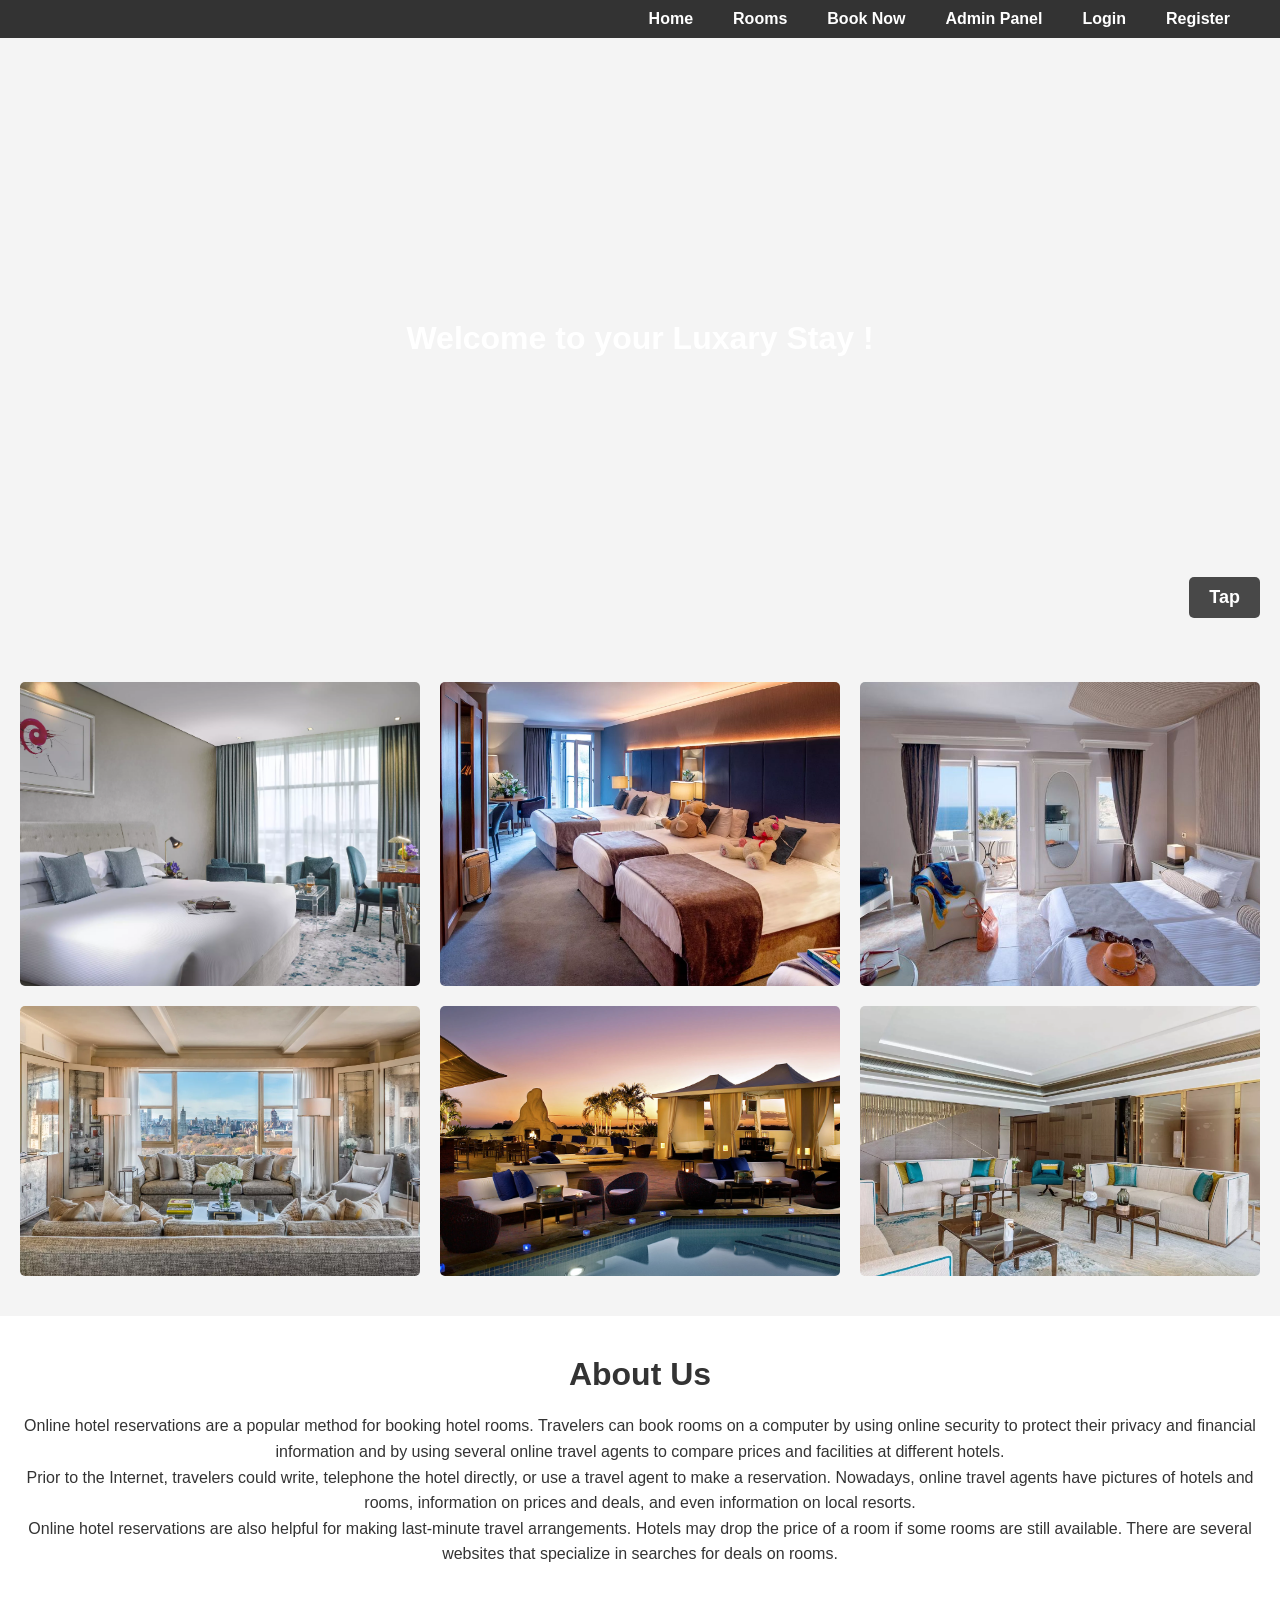
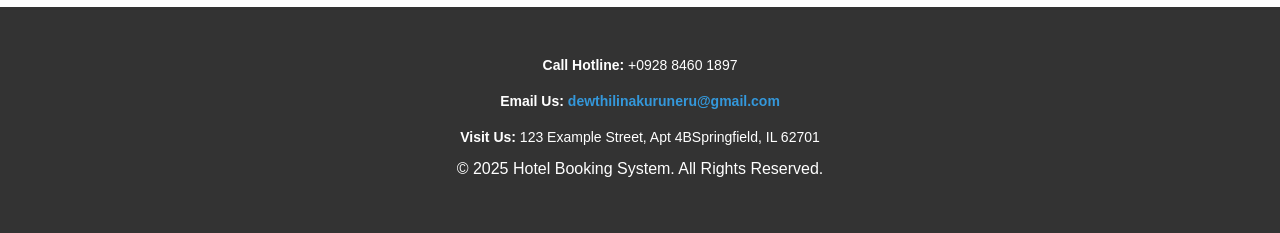
==== index.html @ 2a2a6519 "baseline: preserve original hotel booking prototype" ====
<!DOCTYPE html>
<html lang="en">

<head>
    <meta charset="UTF-8">
    <meta name="viewport" content="width=device-width, initial-scale=1.0">
    <title>Hotel Booking</title>
    <link rel="stylesheet" href="index.css"> <!-- Link to your CSS file -->
</head>

<body>
    <!-- Navigation Bar -->
    <nav class="navbar">
        <div class="navbar-container">
            <ul class="nav-links">
                <li>
                    <a href="#">Home</a>
                </li>
                <li>
                    <a href="#rooms">Rooms</a>
                </li>
                <li>
                    <a href="booknow.html">Book Now</a>
                </li>
                <li>
                    <a href="admin-dashboard.html">Admin Panel</a>
                </li>
                <li><a href="login.html">Login</a></li>
<li><a href="register.html">Register</a></li>
            </ul>
        </div>
    </nav>

<!-- Play Video Banner Section -->
<div class="video-banner">
    <video id="video-banner" src="video/video.mp4" autoplay muted loop class="banner-video"></video>
    <div class="video-overlay">
        <h1>Welcome to your Luxary Stay ! </h1>
        <!-- Tap Button at Bottom Right -->
        <div class="tap-button" onclick="scrollToRooms()">Tap</div>
    
</div>


    <!-- Rooms Section -->
    <section id="rooms" class="rooms">
    
  
        <div class="room">
            <img src="images/DeluxeSuite/5.webp" alt="Deluxe Suite" class="room-image">
            <div class="room-info">
                <h3>Deluxe Suite</h3>
                <a href="DeluxeSuite.html" class="go-link">Go</a>
            </div>
        </div>
    
        <div class="room">
            <img src="images/ExecutiveSuite/5.webp" alt="Executive Suite" class="room-image">
            <div class="room-info">
                <h3>Executive Suite</h3>
                <a href="ExecutiveSuite.html" class="go-link">Go</a>
            </div>
        </div>
    
        <div class="room">
            <img src="images/ExecutiveTwinRoom/6.jpg" alt="Executive Twin Room" class="room-image">
            <div class="room-info">
                <h3>Executive Twin Room</h3>
                <a href="ExecutiveTwinRoom.html" class="go-link">Go</a>
            </div>
        </div>
    
        <div class="room">
            <img src="images/PresidentialSuiteRoom/5.webp" alt="Presidential Suite" class="room-image">
            <div class="room-info">
                <h3>Presidential Suite</h3>
                <a href="PresidentialSuite.html" class="go-link">Go</a>
            </div>
        </div>
    
        <div class="room">
            <img src="images/StandardTwinRoom/2.jpg" alt="Standard Twin Room" class="room-image">
            <div class="room-info">
                <h3>Standard Twin Room</h3>
                <a href="StandardTwinRoom.html" class="go-link">Go</a>
            </div>
        </div>
    
        <div class="room">
            <img src="images/SuperiorSuite/8.webp" alt="Superior Suite" class="room-image">
            <div class="room-info">
                <h3>Superior Suite</h3>
                <a href="SuperiorSuite.html" class="go-link">Go</a>
            </div>
        </div>
    
    </section>

    <!-- About Us Section -->
    <section id="about-us" class="about-us">
        <h2>About Us</h2>
        <p>Online hotel reservations are a popular method for booking hotel rooms. Travelers can book rooms on a computer by using online security to protect their privacy and financial information and by using several online travel agents to compare prices and facilities at different hotels.</p>
        <p>Prior to the Internet, travelers could write, telephone the hotel directly, or use a travel agent to make a reservation. Nowadays, online travel agents have pictures of hotels and rooms, information on prices and deals, and even information on local resorts.</p>
        <p>Online hotel reservations are also helpful for making last-minute travel arrangements. Hotels may drop the price of a room if some rooms are still available. There are several websites that specialize in searches for deals on rooms.</p>
    </section>



    <footer>
        <div class="footer-content">
            
            <div class="contact-footer">
                <p><strong>Call Hotline:</strong> +0928 8460 1897</p>
                <p><strong>Email Us:</strong> <a href="mailto:group@gmail.com">dewthilinakuruneru@gmail.com</a></p>
                <p><strong>Visit Us:</strong> 123 Example Street, Apt 4BSpringfield, IL 62701</p>
            </div>
            <p>&copy; 2025 Hotel Booking System. All Rights Reserved.</p>
        </div>
    </footer>
    

    <script>
        function scrollToRooms() {
            // Get the "rooms" section by its ID
            const targetSection = document.getElementById("rooms");
            
            // Scroll smoothly to the "rooms" section
            targetSection.scrollIntoView({
                behavior: 'smooth'
            });
        }
          
    </script>

</body>

</html>
---- index.css ----
/* Global styles */
* {
    margin: 0;
    padding: 0;
    box-sizing: border-box;
}

body {
    font-family: Arial, sans-serif;
    background-color: #f4f4f4;
    color: #333;
    padding-bottom: 60px; /* To ensure footer doesn't overlap content */
}

/* Navigation Bar */
nav {
    display: flex;
    justify-content: right;
    align-items: right;
    background-color: #333;
    padding: 10px 20px;
}

nav ul {
    list-style-type: none;
    display: inline-flex;
}

nav ul li {
    margin-right: 20px;
    position: relative; /* For positioning the dropdown */
}

nav ul li a {
    color: #fff;
    text-decoration: none;
    font-weight: bold;
    padding: 5px 10px;
}

nav ul li a:hover {
    color: #3f22ff;
    background-color: #444;
}


/* Video Banner */
.video-banner {
    position: relative;
    width: 100%;
    height: 600px; /* Set the desired height */
}

.banner-video {
    width: 100%;
    height: 100%;
    object-fit: cover; /* Ensures the video covers the container */
}

.video-overlay {
    position: absolute;
    top: 0;
    left: 0;
    width: 100%;
    height: 100%;
    display: flex;
    justify-content: center;
    align-items: center;
    color: white;
    text-align: center;
}

.tap-button {
    position: absolute;
    bottom: 20px; /* 20px from the bottom */
    right: 20px; /* 20px from the right */
    background-color: rgba(0, 0, 0, 0.7); /* Semi-transparent background */
    color: white;
    padding: 10px 20px;
    font-size: 18px;
    border-radius: 5px;
    cursor: pointer;
    font-weight: bold;
    text-align: center;
}

.tap-button:hover {
    background-color: rgba(0, 0, 0, 0.9); /* Darker on hover */
}

/* Slideshow container to align images */
.jumbotron {
    display: flex;
    justify-content: center;
    align-items: center;
    max-width: 100%; /* Ensure it doesn't overflow */
    overflow: hidden; /* Hide any overflowing images */
    position: relative; /* Keep images inside */
}


img {
    width: 100%;
    height: 70%;
    object-fit: cover; /* Ensure the images are properly scaled without distorting */
}

/* Content Styling */
.well {
    background-color: #fff;
    padding: 20px;
    margin: 20px 0;
    border-radius: 8px;
    box-shadow: 0 4px 8px rgba(0, 0, 0, 0.1);
}

.well h4 {
    font-size: 1.5rem;
    margin-bottom: 10px;
}

.well p {
    font-size: 1rem;
    line-height: 1.6;
}

.row {
    display: flex;
    justify-content: space-between;
    gap: 30px;
    flex-wrap: wrap;
}

/* Rooms Section */
.rooms {
    display: grid;
    grid-template-columns: repeat(3, 1fr);
    gap: 20px;
    margin: 40px 20px;
}

.room {
    position: relative;
    text-align: center; /* Centering room content */
}

.room h2 {
    font-size: 2rem;
    margin-bottom: 20px;
    text-align: center; /* Ensures header is centered */
}

.room-info {
    position: absolute;
    top: 50%;
    left: 50%;
    transform: translate(-50%, -50%);
    color: rgb(12, 12, 12);
    opacity: 0;
    visibility: hidden;
    transition: opacity 0.3s, visibility 0.3s;
    text-align: center;
}

.room:hover .room-info {
    opacity: 1;
    visibility: visible;
}

.room-image {
    width: 100%;
    height: 100%;
    border-radius: 5px;
    object-fit: cover;
}

.go-link {
    text-decoration: none;
    color: white;
    background-color: #3f22ff;
    padding: 5px 10px;
    border-radius: 4px;
    margin-top: 10px;
    display: inline-block;
}

/* About Us Section */
.about-us {
    padding: 40px 20px;
    background-color: #fff;
    text-align: center;
}

.about-us h2 {
    font-size: 2rem;
    margin-bottom: 20px;
}

.about-us p {
    font-size: 1rem;
    line-height: 1.6;
}



/* Footer */
/* Footer Styling */
footer {
    background-color: #333;
    color: #ffffff;
    padding: 40px 80px;
    text-align: center;
    font-family: 'Arial', sans-serif;
    position: relative;
    bottom: 0;
    width: 100%;
}

.footer-content {
    display: flex;
    flex-direction: column;
    align-items: center;
    justify-content: center;
    margin-bottom: 10px;
}

.footer-content p {
    font-size: 16px;
    margin: 5px 0;
}

.contact-footer {
    display: flex;
    flex-direction: column;
    align-items: center;
}

.contact-footer p {
    margin: 10px 0;
    font-size: 14px;
}

.contact-footer a {
    color: #3498db;
    text-decoration: none;
    font-weight: 600;
}

.contact-footer a:hover {
    text-decoration: underline;
}

/* Responsive Design for Footer */
@media screen and (max-width: 768px) {
    footer {
        padding: 20px 30px;
    }

    .footer-content p {
        font-size: 14px;
    }

    .contact-footer p {
        font-size: 14px;
    }
}
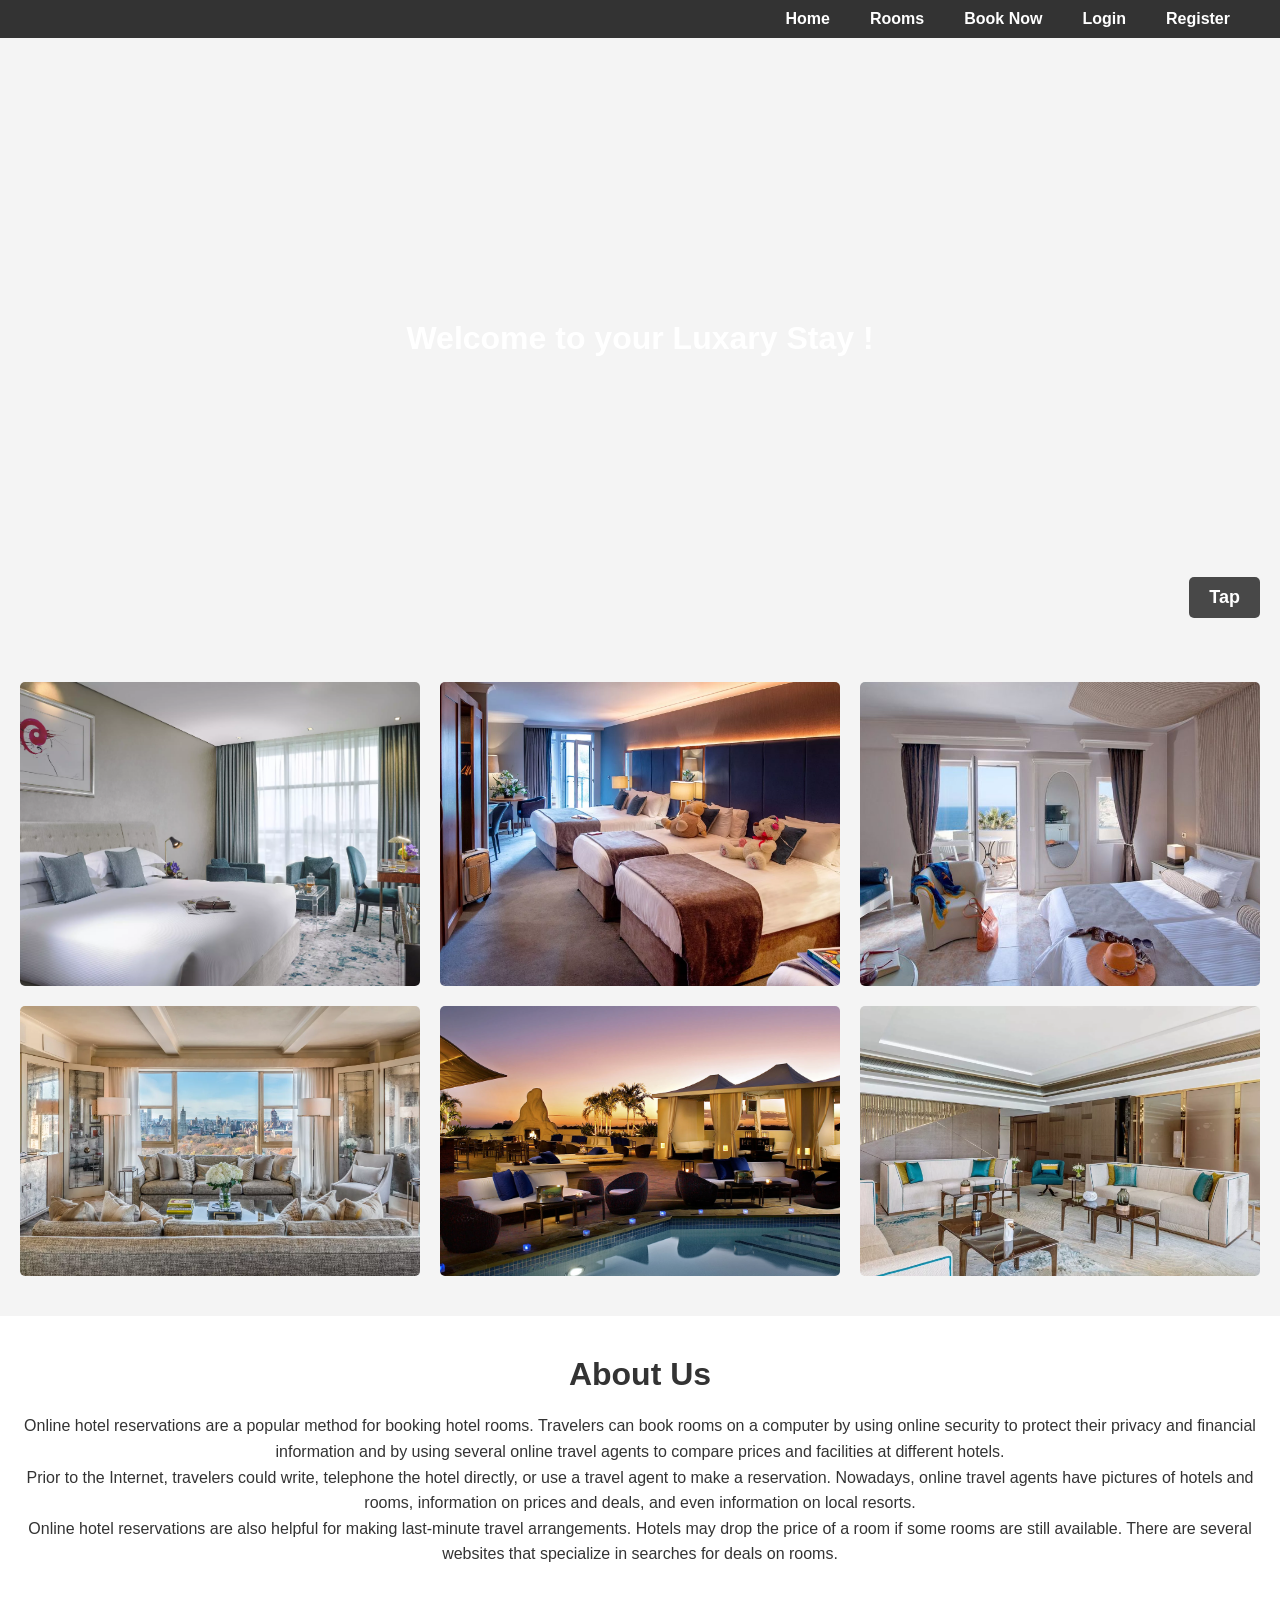
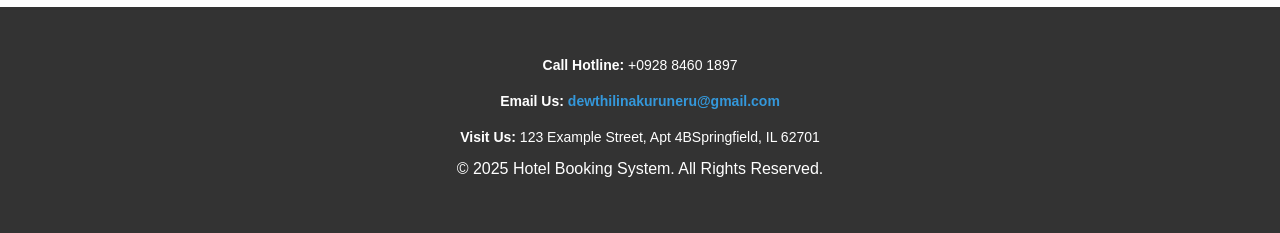
==== commit 7f6215bc: "Phase 2: secure authentication and role-based access Add auth.php: safe session start (strict mode, " ====
--- a/index.html
+++ b/index.html
@@ -22,11 +22,12 @@
                 <li>
                     <a href="booknow.html">Book Now</a>
                 </li>
-                <li>
-                    <a href="admin-dashboard.html">Admin Panel</a>
-                </li>
-                <li><a href="login.html">Login</a></li>
-<li><a href="register.html">Register</a></li>
+                <!-- The public "Admin Panel" link was removed in Phase 2.
+                     Advertising the administrator dashboard in the public
+                     navigation is a security problem, and the dashboard now
+                     requires an administrator login regardless. -->
+                <li><a href="login.php">Login</a></li>
+                <li><a href="register.php">Register</a></li>
             </ul>
         </div>
     </nav>
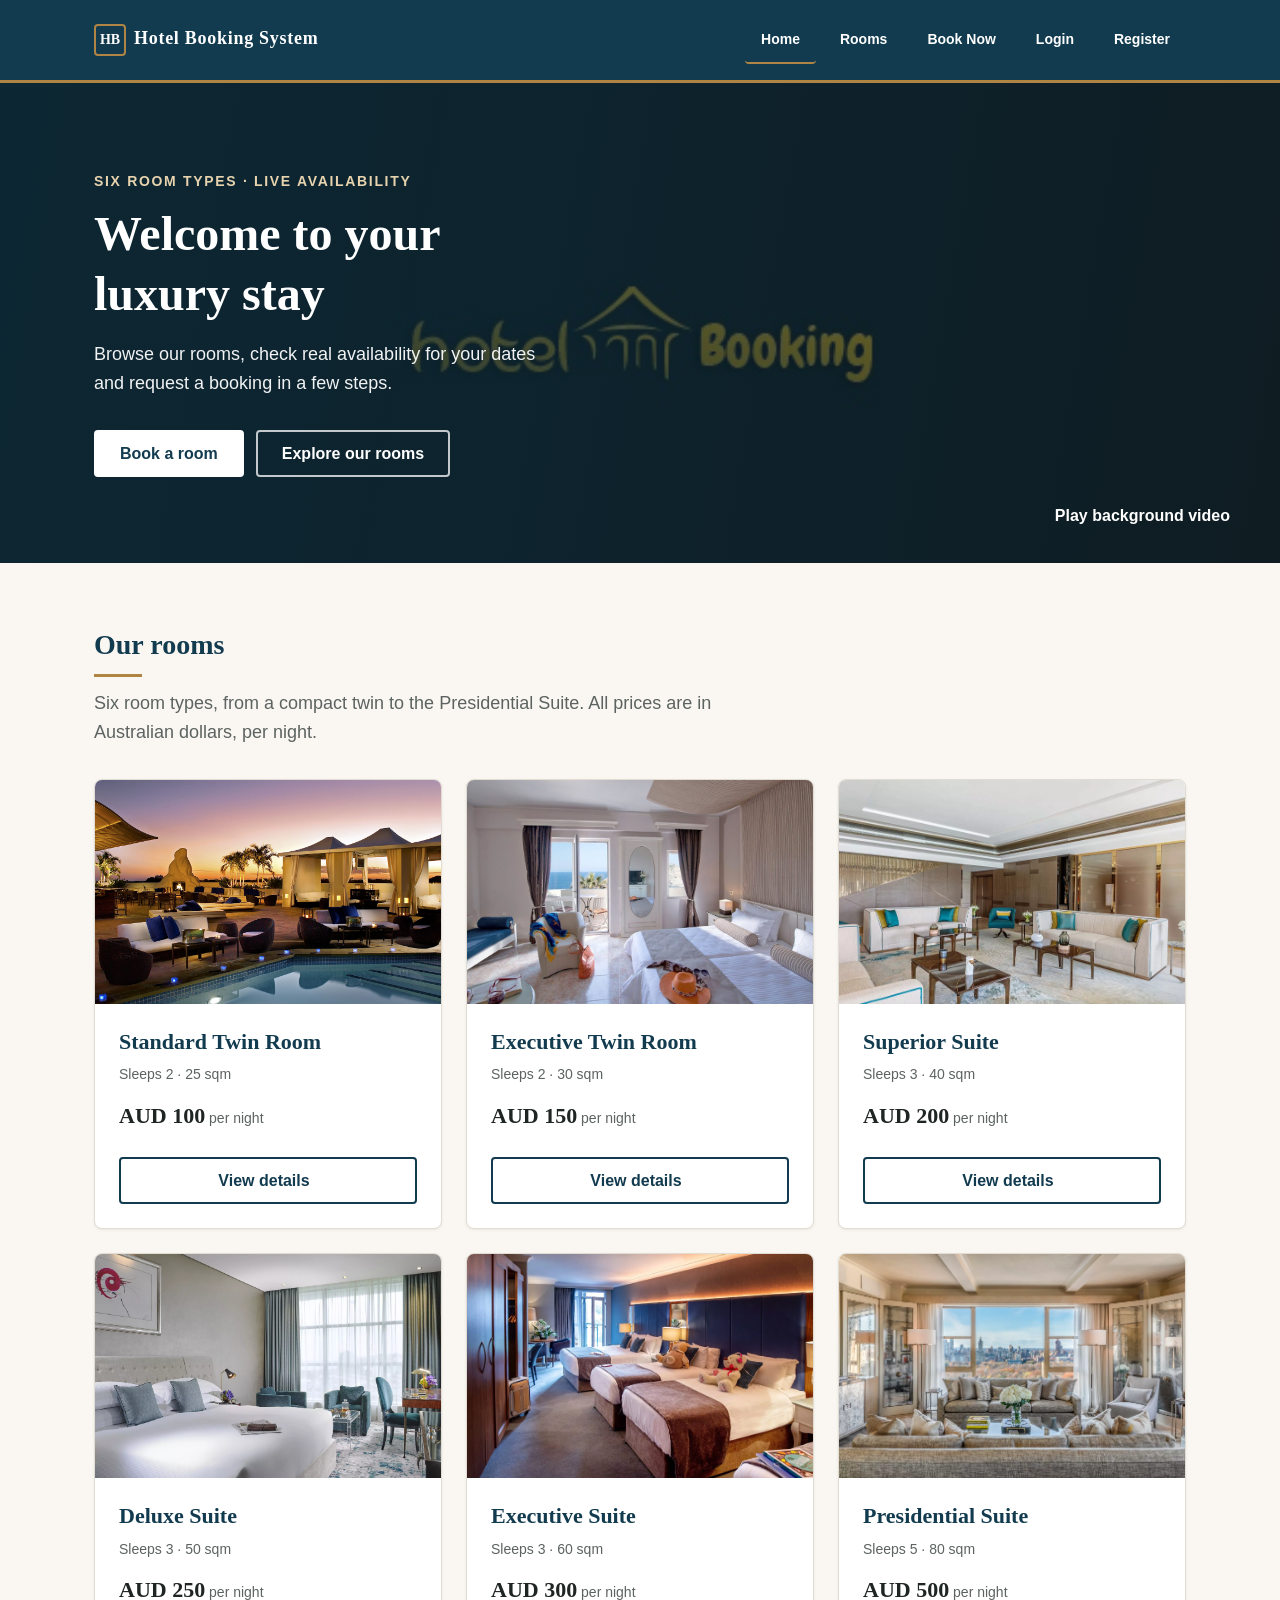
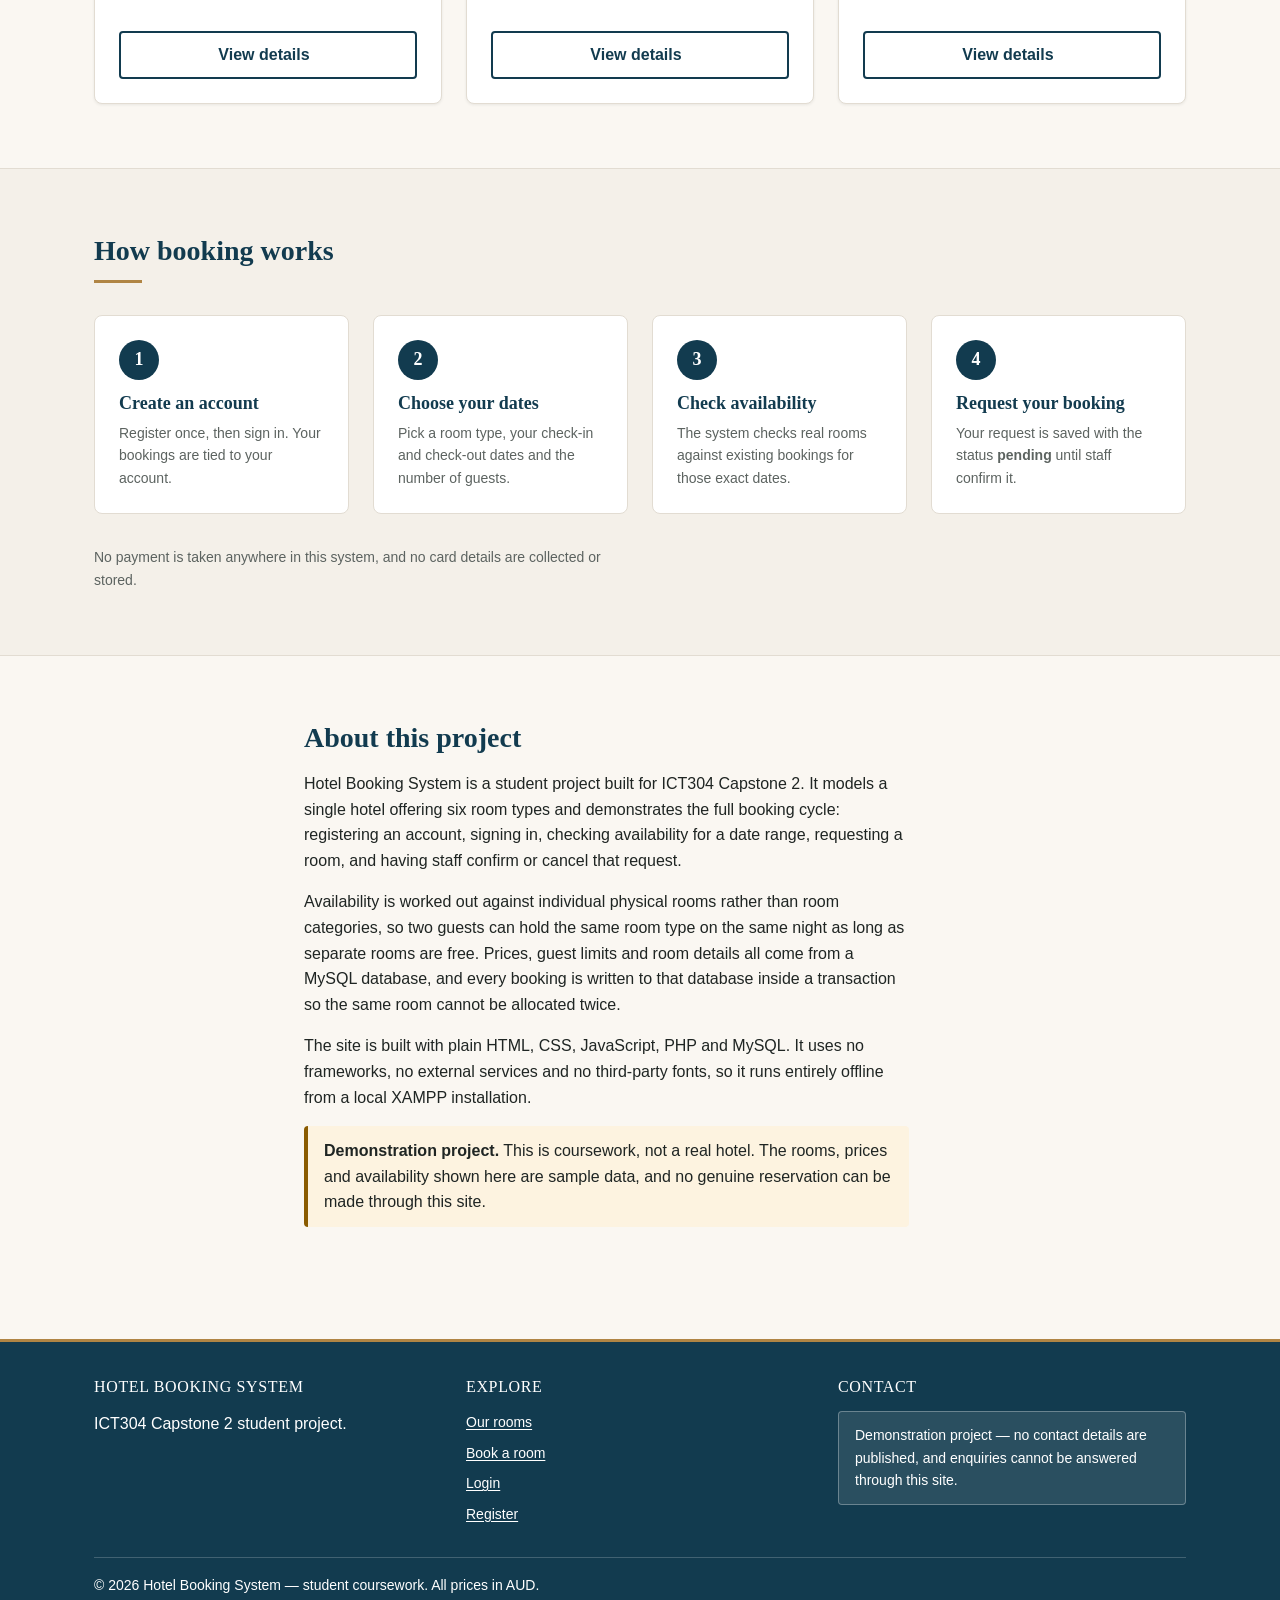
==== commit 1ec58c3a: "Phase 4: polished responsive and accessible interface Add theme.css, a shared design system of CSS c" ====
--- a/index.html
+++ b/index.html
@@ -1,138 +1,323 @@
 <!DOCTYPE html>
-<html lang="en">
+<html lang="en-AU">
 
 <head>
     <meta charset="UTF-8">
     <meta name="viewport" content="width=device-width, initial-scale=1.0">
-    <title>Hotel Booking</title>
-    <link rel="stylesheet" href="index.css"> <!-- Link to your CSS file -->
+    <meta name="description" content="Hotel Booking System - a student demonstration room reservation system built for ICT304 Capstone 2.">
+    <title>Hotel Booking System - Book a Room</title>
+    <link rel="stylesheet" href="theme.css">
+    <link rel="stylesheet" href="index.css">
 </head>
 
 <body>
-    <!-- Navigation Bar -->
-    <nav class="navbar">
-        <div class="navbar-container">
-            <ul class="nav-links">
-                <li>
-                    <a href="#">Home</a>
-                </li>
-                <li>
-                    <a href="#rooms">Rooms</a>
-                </li>
-                <li>
-                    <a href="booknow.html">Book Now</a>
-                </li>
-                <!-- The public "Admin Panel" link was removed in Phase 2.
-                     Advertising the administrator dashboard in the public
-                     navigation is a security problem, and the dashboard now
-                     requires an administrator login regardless. -->
+
+<a class="skip-link" href="#main-content">Skip to main content</a>
+
+<header class="site-header">
+    <div class="container site-header-inner">
+        <a class="brand" href="index.html">
+            <span class="brand-mark" aria-hidden="true">HB</span>
+            <span>Hotel Booking System</span>
+        </a>
+
+        <nav class="site-nav" aria-label="Main">
+            <ul>
+                <li><a href="index.html" aria-current="page">Home</a></li>
+                <li><a href="#rooms">Rooms</a></li>
+                <li><a href="booknow.php">Book Now</a></li>
                 <li><a href="login.php">Login</a></li>
                 <li><a href="register.php">Register</a></li>
             </ul>
-        </div>
-    </nav>
-
-<!-- Play Video Banner Section -->
-<div class="video-banner">
-    <video id="video-banner" src="video/video.mp4" autoplay muted loop class="banner-video"></video>
-    <div class="video-overlay">
-        <h1>Welcome to your Luxary Stay ! </h1>
-        <!-- Tap Button at Bottom Right -->
-        <div class="tap-button" onclick="scrollToRooms()">Tap</div>
-    
-</div>
-
-
-    <!-- Rooms Section -->
-    <section id="rooms" class="rooms">
-    
-  
-        <div class="room">
-            <img src="images/DeluxeSuite/5.webp" alt="Deluxe Suite" class="room-image">
-            <div class="room-info">
-                <h3>Deluxe Suite</h3>
-                <a href="DeluxeSuite.html" class="go-link">Go</a>
-            </div>
-        </div>
-    
-        <div class="room">
-            <img src="images/ExecutiveSuite/5.webp" alt="Executive Suite" class="room-image">
-            <div class="room-info">
-                <h3>Executive Suite</h3>
-                <a href="ExecutiveSuite.html" class="go-link">Go</a>
-            </div>
-        </div>
-    
-        <div class="room">
-            <img src="images/ExecutiveTwinRoom/6.jpg" alt="Executive Twin Room" class="room-image">
-            <div class="room-info">
-                <h3>Executive Twin Room</h3>
-                <a href="ExecutiveTwinRoom.html" class="go-link">Go</a>
-            </div>
-        </div>
-    
-        <div class="room">
-            <img src="images/PresidentialSuiteRoom/5.webp" alt="Presidential Suite" class="room-image">
-            <div class="room-info">
-                <h3>Presidential Suite</h3>
-                <a href="PresidentialSuite.html" class="go-link">Go</a>
-            </div>
-        </div>
-    
-        <div class="room">
-            <img src="images/StandardTwinRoom/2.jpg" alt="Standard Twin Room" class="room-image">
-            <div class="room-info">
-                <h3>Standard Twin Room</h3>
-                <a href="StandardTwinRoom.html" class="go-link">Go</a>
-            </div>
-        </div>
-    
-        <div class="room">
-            <img src="images/SuperiorSuite/8.webp" alt="Superior Suite" class="room-image">
-            <div class="room-info">
-                <h3>Superior Suite</h3>
-                <a href="SuperiorSuite.html" class="go-link">Go</a>
-            </div>
-        </div>
-    
+        </nav>
+    </div>
+</header>
+
+<main id="main-content">
+
+    <!-- ==================================================================
+         Hero
+         The poster image and all overlay text sit outside the <video>, so a
+         video that fails to load, or is paused for reduced motion, still
+         leaves a complete and readable hero.
+         ================================================================== -->
+    <section class="hero" aria-labelledby="hero-heading">
+
+        <video
+            id="hero-video"
+            class="hero-video"
+            src="video/video.mp4"
+            poster="images/home_banner.jpg"
+            muted
+            loop
+            playsinline
+            preload="metadata"
+            tabindex="-1"
+            aria-hidden="true"></video>
+
+        <div class="hero-overlay"></div>
+
+        <div class="container hero-content">
+            <p class="hero-eyebrow">Six room types &middot; Live availability</p>
+
+            <h1 id="hero-heading">Welcome to your luxury stay</h1>
+
+            <p class="hero-lead">
+                Browse our rooms, check real availability for your dates and
+                request a booking in a few steps.
+            </p>
+
+            <div class="hero-actions">
+                <a class="btn btn-on-dark" href="booknow.php">Book a room</a>
+                <a class="btn btn-ghost-on-dark" href="#rooms">Explore our rooms</a>
+            </div>
+        </div>
+
+        <!-- Injected by main.js only when the browser can control the video.
+             Without JavaScript the video never autoplays, so no control is
+             needed and none is shown. -->
+        <div class="hero-video-controls" id="hero-video-controls" hidden>
+            <button type="button" class="btn btn-sm btn-ghost-on-dark" id="hero-video-toggle">
+                Pause background video
+            </button>
+        </div>
     </section>
 
-    <!-- About Us Section -->
-    <section id="about-us" class="about-us">
-        <h2>About Us</h2>
-        <p>Online hotel reservations are a popular method for booking hotel rooms. Travelers can book rooms on a computer by using online security to protect their privacy and financial information and by using several online travel agents to compare prices and facilities at different hotels.</p>
-        <p>Prior to the Internet, travelers could write, telephone the hotel directly, or use a travel agent to make a reservation. Nowadays, online travel agents have pictures of hotels and rooms, information on prices and deals, and even information on local resorts.</p>
-        <p>Online hotel reservations are also helpful for making last-minute travel arrangements. Hotels may drop the price of a room if some rooms are still available. There are several websites that specialize in searches for deals on rooms.</p>
+    <!-- ==================================================================
+         Rooms
+         Names, prices and links are ALWAYS visible - nothing essential is
+         hidden behind :hover, so the cards work with touch and keyboard.
+         ================================================================== -->
+    <section id="rooms" class="section" aria-labelledby="rooms-heading">
+        <div class="container">
+
+            <div class="section-head">
+                <h2 id="rooms-heading">Our rooms</h2>
+                <p class="section-lead">
+                    Six room types, from a compact twin to the Presidential
+                    Suite. All prices are in Australian dollars, per night.
+                </p>
+            </div>
+
+            <ul class="room-grid">
+
+                <li class="room-card">
+                    <img class="room-card-image"
+                         src="images/StandardTwinRoom/2.jpg"
+                         alt="Standard Twin Room with two single beds and a window."
+                         loading="lazy" width="800" height="600">
+                    <div class="room-card-body">
+                        <h3 class="room-card-title">Standard Twin Room</h3>
+                        <p class="room-card-meta">Sleeps 2 &middot; 25 sqm</p>
+                        <p class="room-card-price"><span class="price">AUD 100</span> per night</p>
+                        <a class="btn btn-secondary btn-block" href="StandardTwinRoom.html">
+                            View details<span class="visually-hidden"> for the Standard Twin Room</span>
+                        </a>
+                    </div>
+                </li>
+
+                <li class="room-card">
+                    <img class="room-card-image"
+                         src="images/ExecutiveTwinRoom/6.jpg"
+                         alt="Executive Twin Room with two single beds and a seating area."
+                         loading="lazy" width="800" height="600">
+                    <div class="room-card-body">
+                        <h3 class="room-card-title">Executive Twin Room</h3>
+                        <p class="room-card-meta">Sleeps 2 &middot; 30 sqm</p>
+                        <p class="room-card-price"><span class="price">AUD 150</span> per night</p>
+                        <a class="btn btn-secondary btn-block" href="ExecutiveTwinRoom.html">
+                            View details<span class="visually-hidden"> for the Executive Twin Room</span>
+                        </a>
+                    </div>
+                </li>
+
+                <li class="room-card">
+                    <img class="room-card-image"
+                         src="images/SuperiorSuite/8.webp"
+                         alt="Superior Suite with a king bed and a large window."
+                         loading="lazy" width="800" height="600">
+                    <div class="room-card-body">
+                        <h3 class="room-card-title">Superior Suite</h3>
+                        <p class="room-card-meta">Sleeps 3 &middot; 40 sqm</p>
+                        <p class="room-card-price"><span class="price">AUD 200</span> per night</p>
+                        <a class="btn btn-secondary btn-block" href="SuperiorSuite.html">
+                            View details<span class="visually-hidden"> for the Superior Suite</span>
+                        </a>
+                    </div>
+                </li>
+
+                <li class="room-card">
+                    <img class="room-card-image"
+                         src="images/DeluxeSuite/5.webp"
+                         alt="Deluxe Suite with a king bed and a separate lounge chair."
+                         loading="lazy" width="800" height="600">
+                    <div class="room-card-body">
+                        <h3 class="room-card-title">Deluxe Suite</h3>
+                        <p class="room-card-meta">Sleeps 3 &middot; 50 sqm</p>
+                        <p class="room-card-price"><span class="price">AUD 250</span> per night</p>
+                        <a class="btn btn-secondary btn-block" href="DeluxeSuite.html">
+                            View details<span class="visually-hidden"> for the Deluxe Suite</span>
+                        </a>
+                    </div>
+                </li>
+
+                <li class="room-card">
+                    <img class="room-card-image"
+                         src="images/ExecutiveSuite/5.webp"
+                         alt="Executive Suite with a king bed and a separate lounge area."
+                         loading="lazy" width="800" height="600">
+                    <div class="room-card-body">
+                        <h3 class="room-card-title">Executive Suite</h3>
+                        <p class="room-card-meta">Sleeps 3 &middot; 60 sqm</p>
+                        <p class="room-card-price"><span class="price">AUD 300</span> per night</p>
+                        <a class="btn btn-secondary btn-block" href="ExecutiveSuite.html">
+                            View details<span class="visually-hidden"> for the Executive Suite</span>
+                        </a>
+                    </div>
+                </li>
+
+                <li class="room-card">
+                    <img class="room-card-image"
+                         src="images/PresidentialSuiteRoom/5.webp"
+                         alt="Presidential Suite with a king bed and floor-to-ceiling windows."
+                         loading="lazy" width="800" height="600">
+                    <div class="room-card-body">
+                        <h3 class="room-card-title">Presidential Suite</h3>
+                        <p class="room-card-meta">Sleeps 5 &middot; 80 sqm</p>
+                        <p class="room-card-price"><span class="price">AUD 500</span> per night</p>
+                        <a class="btn btn-secondary btn-block" href="PresidentialSuite.html">
+                            View details<span class="visually-hidden"> for the Presidential Suite</span>
+                        </a>
+                    </div>
+                </li>
+
+            </ul>
+        </div>
     </section>
 
-
-
-    <footer>
-        <div class="footer-content">
-            
-            <div class="contact-footer">
-                <p><strong>Call Hotline:</strong> +0928 8460 1897</p>
-                <p><strong>Email Us:</strong> <a href="mailto:group@gmail.com">dewthilinakuruneru@gmail.com</a></p>
-                <p><strong>Visit Us:</strong> 123 Example Street, Apt 4BSpringfield, IL 62701</p>
-            </div>
-            <p>&copy; 2025 Hotel Booking System. All Rights Reserved.</p>
-        </div>
-    </footer>
-    
-
-    <script>
-        function scrollToRooms() {
-            // Get the "rooms" section by its ID
-            const targetSection = document.getElementById("rooms");
-            
-            // Scroll smoothly to the "rooms" section
-            targetSection.scrollIntoView({
-                behavior: 'smooth'
-            });
-        }
-          
-    </script>
-
+    <!-- ==================================================================
+         How booking works
+         ================================================================== -->
+    <section class="section section-alt" aria-labelledby="how-heading">
+        <div class="container">
+            <div class="section-head">
+                <h2 id="how-heading">How booking works</h2>
+            </div>
+
+            <ol class="step-list">
+                <li class="step">
+                    <span class="step-number" aria-hidden="true">1</span>
+                    <h3>Create an account</h3>
+                    <p>Register once, then sign in. Your bookings are tied to your account.</p>
+                </li>
+                <li class="step">
+                    <span class="step-number" aria-hidden="true">2</span>
+                    <h3>Choose your dates</h3>
+                    <p>Pick a room type, your check-in and check-out dates and the number of guests.</p>
+                </li>
+                <li class="step">
+                    <span class="step-number" aria-hidden="true">3</span>
+                    <h3>Check availability</h3>
+                    <p>The system checks real rooms against existing bookings for those exact dates.</p>
+                </li>
+                <li class="step">
+                    <span class="step-number" aria-hidden="true">4</span>
+                    <h3>Request your booking</h3>
+                    <p>Your request is saved with the status <strong>pending</strong> until staff confirm it.</p>
+                </li>
+            </ol>
+
+            <p class="section-note">
+                No payment is taken anywhere in this system, and no card details
+                are collected or stored.
+            </p>
+        </div>
+    </section>
+
+    <!-- ==================================================================
+         About
+         ================================================================== -->
+    <section id="about" class="section" aria-labelledby="about-heading">
+        <div class="container container-prose">
+            <h2 id="about-heading">About this project</h2>
+
+            <p>
+                Hotel Booking System is a student project built for ICT304
+                Capstone 2. It models a single hotel offering six room types
+                and demonstrates the full booking cycle: registering an
+                account, signing in, checking availability for a date range,
+                requesting a room, and having staff confirm or cancel that
+                request.
+            </p>
+
+            <p>
+                Availability is worked out against individual physical rooms
+                rather than room categories, so two guests can hold the same
+                room type on the same night as long as separate rooms are
+                free. Prices, guest limits and room details all come from a
+                MySQL database, and every booking is written to that database
+                inside a transaction so the same room cannot be allocated
+                twice.
+            </p>
+
+            <p>
+                The site is built with plain HTML, CSS, JavaScript, PHP and
+                MySQL. It uses no frameworks, no external services and no
+                third-party fonts, so it runs entirely offline from a local
+                XAMPP installation.
+            </p>
+
+            <p class="notice">
+                <strong>Demonstration project.</strong> This is coursework, not
+                a real hotel. The rooms, prices and availability shown here are
+                sample data, and no genuine reservation can be made through
+                this site.
+            </p>
+        </div>
+    </section>
+
+</main>
+
+<footer class="site-footer">
+    <div class="container">
+        <div class="footer-grid">
+
+            <div>
+                <p class="footer-heading">Hotel Booking System</p>
+                <p class="footer-list">ICT304 Capstone 2 student project.</p>
+            </div>
+
+            <div>
+                <p class="footer-heading">Explore</p>
+                <ul class="footer-list">
+                    <li><a href="#rooms">Our rooms</a></li>
+                    <li><a href="booknow.php">Book a room</a></li>
+                    <li><a href="login.php">Login</a></li>
+                    <li><a href="register.php">Register</a></li>
+                </ul>
+            </div>
+
+            <div>
+                <p class="footer-heading">Contact</p>
+                <!-- Deliberately no telephone number, email address or street
+                     address: this is a demonstration system and inventing real
+                     looking contact details would be misleading. -->
+                <p class="demo-notice">
+                    Demonstration project &mdash; no contact details are
+                    published, and enquiries cannot be answered through this
+                    site.
+                </p>
+            </div>
+
+        </div>
+
+        <p class="footer-bottom">
+            &copy; 2026 Hotel Booking System &mdash; student coursework. All prices in AUD.
+        </p>
+    </div>
+</footer>
+
+<script src="main.js"></script>
 </body>
 
 </html>
--- a/theme.css
+++ b/theme.css
@@ -0,0 +1,621 @@
+/* ===========================================================================
+   Hotel Booking System - Shared design system
+   ICT304 Capstone 2
+   ---------------------------------------------------------------------------
+   Loaded FIRST on every page, before the page-specific stylesheet. Holds the
+   design tokens plus the base and component styles that every page shares
+   (skip link, header, footer, buttons, forms, flash messages, tables).
+
+   No external fonts, no CDN, no build step. The site works fully offline.
+   =========================================================================== */
+
+:root {
+
+    /* --- Colour ---------------------------------------------------------
+       A warm, restrained palette: deep petrol blue for structure and
+       actions, brass as a decorative accent, warm off-white surfaces.
+
+       Contrast (verified by calculation):
+         white on --color-primary ....... 11.9:1  (AAA)
+         --color-text on --color-bg ..... 15.6:1  (AAA)
+         --color-text-muted on --color-bg  5.8:1  (AA)
+         --color-accent on white ......... 3.3:1  - DECORATIVE ONLY.
+             Brass is used for borders, rules and large display text.
+             It is never used for small body text on a light background.
+    */
+    --color-primary:        #123B4F;
+    --color-primary-dark:   #0C2A38;
+    --color-primary-soft:   #E8EFF2;
+
+    --color-accent:         #B08544;
+    --color-accent-dark:    #8E6A34;
+
+    --color-bg:             #FAF7F2;
+    --color-surface:        #FFFFFF;
+    --color-surface-alt:    #F4F0E9;
+
+    --color-text:           #1F2523;
+    --color-text-muted:     #5C6360;
+    --color-text-inverse:   #FFFFFF;
+
+    --color-border:         #E2DCD2;
+    --color-border-strong:  #C9C0B2;
+
+    --color-success:        #1E5F3E;
+    --color-success-bg:     #E7F2EB;
+    --color-warning:        #8A5B00;
+    --color-warning-bg:     #FDF3E0;
+    --color-error:          #8C2020;
+    --color-error-bg:       #FCEDED;
+
+    --color-focus:          #123B4F;
+
+    /* --- Typography ------------------------------------------------------
+       System font stacks only. Nothing is downloaded, so the site renders
+       identically with no network connection. */
+    --font-sans: -apple-system, BlinkMacSystemFont, "Segoe UI", Roboto,
+                 "Helvetica Neue", Arial, "Noto Sans", sans-serif;
+    --font-serif: "Iowan Old Style", "Palatino Linotype", Palatino, Georgia,
+                  "Times New Roman", serif;
+
+    --text-xs:   0.8125rem;   /* 13px */
+    --text-sm:   0.875rem;    /* 14px */
+    --text-base: 1rem;        /* 16px */
+    --text-lg:   1.125rem;    /* 18px */
+    --text-xl:   1.375rem;    /* 22px */
+    --text-2xl:  1.75rem;     /* 28px */
+    --text-3xl:  2.25rem;     /* 36px */
+    --text-4xl:  3rem;        /* 48px */
+
+    --leading-tight: 1.25;
+    --leading-normal: 1.6;
+
+    /* --- Spacing (4px scale) --------------------------------------------- */
+    --space-1: 0.25rem;
+    --space-2: 0.5rem;
+    --space-3: 0.75rem;
+    --space-4: 1rem;
+    --space-5: 1.5rem;
+    --space-6: 2rem;
+    --space-7: 3rem;
+    --space-8: 4rem;
+
+    /* --- Radius ---------------------------------------------------------- */
+    --radius-sm:   4px;
+    --radius-md:   8px;
+    --radius-lg:   16px;
+    --radius-pill: 999px;
+
+    /* --- Shadows --------------------------------------------------------- */
+    --shadow-sm: 0 1px 3px rgba(31, 37, 35, 0.08);
+    --shadow-md: 0 4px 14px rgba(31, 37, 35, 0.10);
+    --shadow-lg: 0 12px 32px rgba(31, 37, 35, 0.16);
+
+    /* --- Layout ---------------------------------------------------------- */
+    --max-width: 1140px;
+    --max-width-narrow: 720px;
+
+    /* --- Motion ---------------------------------------------------------- */
+    --transition: 160ms ease;
+}
+
+/* ===========================================================================
+   Base
+   =========================================================================== */
+
+*,
+*::before,
+*::after {
+    margin: 0;
+    padding: 0;
+    box-sizing: border-box;
+}
+
+html {
+    scroll-behavior: smooth;
+}
+
+body {
+    font-family: var(--font-sans);
+    font-size: var(--text-base);
+    line-height: var(--leading-normal);
+    color: var(--color-text);
+    background-color: var(--color-bg);
+    -webkit-font-smoothing: antialiased;
+}
+
+h1, h2, h3, h4 {
+    font-family: var(--font-serif);
+    line-height: var(--leading-tight);
+    font-weight: 600;
+    color: var(--color-primary);
+}
+
+h1 { font-size: var(--text-3xl); }
+h2 { font-size: var(--text-2xl); }
+h3 { font-size: var(--text-xl); }
+
+p { max-width: 68ch; }
+
+a {
+    color: var(--color-primary);
+    text-decoration: underline;
+    text-underline-offset: 2px;
+}
+
+a:hover { color: var(--color-primary-dark); }
+
+img { max-width: 100%; }
+
+code {
+    font-family: ui-monospace, "Cascadia Mono", Consolas, "Courier New", monospace;
+    font-size: 0.95em;
+    background-color: var(--color-surface-alt);
+    padding: 1px 5px;
+    border-radius: var(--radius-sm);
+}
+
+/* --- Focus ---------------------------------------------------------------
+   The native outline is REPLACED with a stronger, higher-contrast one - it is
+   never simply removed. */
+:focus-visible {
+    outline: 3px solid var(--color-focus);
+    outline-offset: 2px;
+    border-radius: var(--radius-sm);
+}
+
+/* On dark backgrounds the focus ring switches to white so it stays visible. */
+.on-dark :focus-visible,
+.site-header :focus-visible,
+.site-footer :focus-visible,
+.hero :focus-visible {
+    outline-color: #FFFFFF;
+}
+
+/* --- Reduced motion ------------------------------------------------------ */
+@media (prefers-reduced-motion: reduce) {
+    html { scroll-behavior: auto; }
+
+    *,
+    *::before,
+    *::after {
+        animation-duration: 0.01ms !important;
+        animation-iteration-count: 1 !important;
+        transition-duration: 0.01ms !important;
+    }
+}
+
+/* ===========================================================================
+   Utilities
+   =========================================================================== */
+
+.visually-hidden {
+    position: absolute;
+    width: 1px;
+    height: 1px;
+    padding: 0;
+    margin: -1px;
+    overflow: hidden;
+    clip: rect(0, 0, 0, 0);
+    white-space: nowrap;
+    border: 0;
+}
+
+.skip-link {
+    position: absolute;
+    left: -9999px;
+    top: 0;
+    z-index: 200;
+    background-color: var(--color-surface);
+    color: var(--color-primary);
+    padding: var(--space-3) var(--space-5);
+    font-weight: 700;
+    text-decoration: none;
+    box-shadow: var(--shadow-md);
+}
+
+.skip-link:focus {
+    left: var(--space-2);
+    top: var(--space-2);
+}
+
+.container {
+    width: 100%;
+    max-width: var(--max-width);
+    margin-inline: auto;
+    padding-inline: var(--space-5);
+}
+
+.container-narrow {
+    width: 100%;
+    max-width: var(--max-width-narrow);
+    margin-inline: auto;
+    padding-inline: var(--space-5);
+}
+
+/* ===========================================================================
+   Site header
+   =========================================================================== */
+
+.site-header {
+    background-color: var(--color-primary);
+    color: var(--color-text-inverse);
+    border-bottom: 3px solid var(--color-accent);
+}
+
+.site-header-inner {
+    display: flex;
+    flex-wrap: wrap;
+    align-items: center;
+    justify-content: space-between;
+    gap: var(--space-4);
+    padding-block: var(--space-4);
+}
+
+/* Wordmark */
+.brand {
+    display: inline-flex;
+    align-items: baseline;
+    gap: var(--space-2);
+    font-family: var(--font-serif);
+    font-size: var(--text-lg);
+    font-weight: 600;
+    letter-spacing: 0.04em;
+    color: var(--color-text-inverse);
+    text-decoration: none;
+}
+
+.brand-mark {
+    display: inline-grid;
+    place-items: center;
+    width: 2rem;
+    height: 2rem;
+    border: 2px solid var(--color-accent);
+    border-radius: var(--radius-sm);
+    font-size: var(--text-sm);
+    font-weight: 700;
+    letter-spacing: 0;
+    flex-shrink: 0;
+}
+
+.brand:hover { color: var(--color-text-inverse); }
+
+.site-nav ul {
+    list-style: none;
+    display: flex;
+    flex-wrap: wrap;
+    align-items: center;
+    gap: var(--space-2);
+}
+
+.site-nav a {
+    display: inline-block;
+    color: var(--color-text-inverse);
+    text-decoration: none;
+    font-weight: 600;
+    font-size: var(--text-sm);
+    /* Comfortable pointer target */
+    padding: var(--space-3) var(--space-4);
+    border-radius: var(--radius-sm);
+    border-bottom: 2px solid transparent;
+}
+
+.site-nav a:hover,
+.site-nav a:focus {
+    color: var(--color-text-inverse);
+    background-color: rgba(255, 255, 255, 0.12);
+    border-bottom-color: var(--color-accent);
+}
+
+.site-nav a[aria-current="page"] {
+    border-bottom-color: var(--color-accent);
+}
+
+.site-nav form { display: inline; }
+
+/* ===========================================================================
+   Buttons
+   =========================================================================== */
+
+.btn,
+button.btn {
+    display: inline-flex;
+    align-items: center;
+    justify-content: center;
+    gap: var(--space-2);
+    /* Minimum comfortable pointer target */
+    min-height: 44px;
+    padding: var(--space-3) var(--space-5);
+    border: 2px solid transparent;
+    border-radius: var(--radius-sm);
+    font-family: inherit;
+    font-size: var(--text-base);
+    font-weight: 600;
+    line-height: 1.2;
+    text-align: center;
+    text-decoration: none;
+    cursor: pointer;
+    transition: background-color var(--transition), border-color var(--transition);
+}
+
+.btn-primary {
+    background-color: var(--color-primary);
+    color: var(--color-text-inverse);
+}
+
+.btn-primary:hover {
+    background-color: var(--color-primary-dark);
+    color: var(--color-text-inverse);
+}
+
+.btn-secondary {
+    background-color: transparent;
+    color: var(--color-primary);
+    border-color: var(--color-primary);
+}
+
+.btn-secondary:hover {
+    background-color: var(--color-primary-soft);
+    color: var(--color-primary-dark);
+}
+
+/* For use on dark or photographic backgrounds */
+.btn-on-dark {
+    background-color: var(--color-surface);
+    color: var(--color-primary);
+    border-color: var(--color-surface);
+}
+
+.btn-on-dark:hover {
+    background-color: var(--color-surface-alt);
+    color: var(--color-primary-dark);
+}
+
+.btn-ghost-on-dark {
+    background-color: transparent;
+    color: var(--color-text-inverse);
+    border-color: rgba(255, 255, 255, 0.75);
+}
+
+.btn-ghost-on-dark:hover {
+    background-color: rgba(255, 255, 255, 0.15);
+    color: var(--color-text-inverse);
+}
+
+.btn-block { width: 100%; }
+
+.btn-sm {
+    min-height: 38px;
+    padding: var(--space-2) var(--space-4);
+    font-size: var(--text-sm);
+}
+
+/* ===========================================================================
+   Forms
+   =========================================================================== */
+
+.field {
+    margin-bottom: var(--space-5);
+}
+
+/* Visible, always-present labels. Placeholders are never used as labels. */
+.field label {
+    display: block;
+    font-weight: 600;
+    font-size: var(--text-sm);
+    margin-bottom: var(--space-2);
+}
+
+.field input,
+.field select,
+.field textarea {
+    width: 100%;
+    min-height: 44px;
+    padding: var(--space-3);
+    font-family: inherit;
+    font-size: var(--text-base);
+    color: var(--color-text);
+    background-color: var(--color-surface);
+    border: 1px solid var(--color-border-strong);
+    border-radius: var(--radius-sm);
+}
+
+.field input:focus,
+.field select:focus {
+    border-color: var(--color-primary);
+}
+
+/* Invalid state is signalled by border AND text AND aria-invalid -
+   never by colour alone. */
+.field input[aria-invalid="true"],
+.field select[aria-invalid="true"] {
+    border: 2px solid var(--color-error);
+}
+
+.field-hint {
+    margin-top: var(--space-2);
+    font-size: var(--text-sm);
+    color: var(--color-text-muted);
+}
+
+.field-error {
+    margin-top: var(--space-2);
+    font-size: var(--text-sm);
+    font-weight: 600;
+    color: var(--color-error);
+}
+
+/* ===========================================================================
+   Flash / status messages
+   =========================================================================== */
+
+.flash {
+    padding: var(--space-3) var(--space-4);
+    border-radius: var(--radius-sm);
+    border-left: 4px solid;
+    margin-bottom: var(--space-5);
+    font-weight: 600;
+}
+
+.flash-success {
+    background-color: var(--color-success-bg);
+    border-left-color: var(--color-success);
+    color: var(--color-success);
+}
+
+.flash-error {
+    background-color: var(--color-error-bg);
+    border-left-color: var(--color-error);
+    color: var(--color-error);
+}
+
+.notice {
+    background-color: var(--color-warning-bg);
+    border-left: 4px solid var(--color-warning);
+    border-radius: var(--radius-sm);
+    padding: var(--space-3) var(--space-4);
+    color: var(--color-text);
+}
+
+/* ===========================================================================
+   Panels / cards
+   =========================================================================== */
+
+.panel {
+    background-color: var(--color-surface);
+    border: 1px solid var(--color-border);
+    border-radius: var(--radius-md);
+    padding: var(--space-5);
+    margin-bottom: var(--space-5);
+    box-shadow: var(--shadow-sm);
+}
+
+.panel h2 {
+    font-size: var(--text-xl);
+    margin-bottom: var(--space-4);
+}
+
+/* ===========================================================================
+   Status badges
+   Each badge carries its own text label, so colour is never the only cue.
+   =========================================================================== */
+
+.status {
+    display: inline-block;
+    padding: 2px var(--space-3);
+    border-radius: var(--radius-pill);
+    border: 1px solid;
+    font-size: var(--text-xs);
+    font-weight: 700;
+    white-space: nowrap;
+}
+
+.status-pending {
+    background-color: var(--color-warning-bg);
+    border-color: var(--color-warning);
+    color: var(--color-warning);
+}
+
+.status-confirmed {
+    background-color: var(--color-success-bg);
+    border-color: var(--color-success);
+    color: var(--color-success);
+}
+
+.status-cancelled {
+    background-color: var(--color-error-bg);
+    border-color: var(--color-error);
+    color: var(--color-error);
+}
+
+.status-completed {
+    background-color: var(--color-primary-soft);
+    border-color: var(--color-primary);
+    color: var(--color-primary);
+}
+
+/* ===========================================================================
+   Site footer
+   =========================================================================== */
+
+.site-footer {
+    background-color: var(--color-primary);
+    color: var(--color-text-inverse);
+    border-top: 3px solid var(--color-accent);
+    padding-block: var(--space-6);
+    margin-top: var(--space-7);
+}
+
+.site-footer a {
+    color: var(--color-text-inverse);
+}
+
+.site-footer p { max-width: none; }
+
+.footer-grid {
+    display: grid;
+    grid-template-columns: repeat(auto-fit, minmax(240px, 1fr));
+    gap: var(--space-5);
+}
+
+.footer-heading {
+    font-family: var(--font-serif);
+    font-size: var(--text-base);
+    letter-spacing: 0.04em;
+    text-transform: uppercase;
+    color: var(--color-text-inverse);
+    margin-bottom: var(--space-3);
+}
+
+.footer-list {
+    list-style: none;
+}
+
+.footer-list li {
+    margin-bottom: var(--space-2);
+    font-size: var(--text-sm);
+}
+
+.footer-bottom {
+    margin-top: var(--space-5);
+    padding-top: var(--space-4);
+    border-top: 1px solid rgba(255, 255, 255, 0.2);
+    font-size: var(--text-sm);
+}
+
+/* A clearly-labelled statement that this is coursework, not a real hotel. */
+.demo-notice {
+    background-color: rgba(255, 255, 255, 0.1);
+    border: 1px solid rgba(255, 255, 255, 0.3);
+    border-radius: var(--radius-sm);
+    padding: var(--space-3) var(--space-4);
+    font-size: var(--text-sm);
+}
+
+/* ===========================================================================
+   Responsive
+   =========================================================================== */
+
+@media (max-width: 900px) {
+    :root {
+        --text-3xl: 1.875rem;
+        --text-4xl: 2.25rem;
+    }
+}
+
+@media (max-width: 700px) {
+    .site-header-inner {
+        flex-direction: column;
+        align-items: flex-start;
+        gap: var(--space-3);
+    }
+
+    .site-nav ul {
+        gap: var(--space-1);
+    }
+
+    .container,
+    .container-narrow {
+        padding-inline: var(--space-4);
+    }
+}
--- a/index.css
+++ b/index.css
@@ -1,268 +1,341 @@
-/* Global styles */
-* {
-    margin: 0;
-    padding: 0;
-    box-sizing: border-box;
-}
-
-body {
-    font-family: Arial, sans-serif;
-    background-color: #f4f4f4;
-    color: #333;
-    padding-bottom: 60px; /* To ensure footer doesn't overlap content */
-}
-
-/* Navigation Bar */
-nav {
+/* ===========================================================================
+   Hotel Booking System - Homepage
+   ICT304 Capstone 2
+   ---------------------------------------------------------------------------
+   Loaded AFTER theme.css, which supplies the tokens, base styles, header,
+   footer, buttons and utilities used here.
+
+   Note: the previous version of this file contained a global
+   `img { width:100%; height:70% }` rule that resized every image on every
+   page. It has been removed; image sizing is now scoped to the components
+   that need it.
+   =========================================================================== */
+
+/* ===========================================================================
+   Hero
+   =========================================================================== */
+
+.hero {
+    position: relative;
+    isolation: isolate;
     display: flex;
-    justify-content: right;
-    align-items: right;
-    background-color: #333;
-    padding: 10px 20px;
-}
-
-nav ul {
-    list-style-type: none;
-    display: inline-flex;
-}
-
-nav ul li {
-    margin-right: 20px;
-    position: relative; /* For positioning the dropdown */
-}
-
-nav ul li a {
-    color: #fff;
-    text-decoration: none;
-    font-weight: bold;
-    padding: 5px 10px;
-}
-
-nav ul li a:hover {
-    color: #3f22ff;
-    background-color: #444;
-}
-
-
-/* Video Banner */
-.video-banner {
-    position: relative;
-    width: 100%;
-    height: 600px; /* Set the desired height */
-}
-
-.banner-video {
+    align-items: center;
+    min-height: 30rem;
+    /* Never taller than most of the viewport, so the rooms below stay
+       discoverable on short screens. */
+    max-height: 80vh;
+    padding-block: var(--space-8);
+    background-color: var(--color-primary-dark);
+    background-image: url('images/home_banner.jpg');
+    background-size: cover;
+    background-position: center;
+    color: var(--color-text-inverse);
+    overflow: hidden;
+}
+
+.hero-video {
+    position: absolute;
+    inset: 0;
+    z-index: -2;
     width: 100%;
     height: 100%;
-    object-fit: cover; /* Ensures the video covers the container */
-}
-
-.video-overlay {
+    object-fit: cover;
+}
+
+/* Gradient scrim: keeps the headline legible whatever frame is showing. */
+.hero-overlay {
     position: absolute;
-    top: 0;
-    left: 0;
-    width: 100%;
-    height: 100%;
+    inset: 0;
+    z-index: -1;
+    background: linear-gradient(
+        100deg,
+        rgba(12, 42, 56, 0.88) 0%,
+        rgba(12, 42, 56, 0.72) 45%,
+        rgba(12, 42, 56, 0.45) 100%
+    );
+}
+
+.hero-content {
+    position: relative;
+}
+
+.hero-eyebrow {
+    font-size: var(--text-sm);
+    font-weight: 600;
+    letter-spacing: 0.12em;
+    text-transform: uppercase;
+    color: #E7D3AE;              /* light brass - 8.9:1 on the scrim */
+    margin-bottom: var(--space-3);
+}
+
+.hero h1 {
+    font-size: var(--text-4xl);
+    color: var(--color-text-inverse);
+    max-width: 16ch;
+    margin-bottom: var(--space-4);
+}
+
+.hero-lead {
+    font-size: var(--text-lg);
+    max-width: 46ch;
+    margin-bottom: var(--space-6);
+    color: rgba(255, 255, 255, 0.94);
+}
+
+.hero-actions {
     display: flex;
-    justify-content: center;
-    align-items: center;
-    color: white;
-    text-align: center;
-}
-
-.tap-button {
+    flex-wrap: wrap;
+    gap: var(--space-3);
+}
+
+.hero-video-controls {
     position: absolute;
-    bottom: 20px; /* 20px from the bottom */
-    right: 20px; /* 20px from the right */
-    background-color: rgba(0, 0, 0, 0.7); /* Semi-transparent background */
-    color: white;
-    padding: 10px 20px;
-    font-size: 18px;
-    border-radius: 5px;
-    cursor: pointer;
-    font-weight: bold;
-    text-align: center;
-}
-
-.tap-button:hover {
-    background-color: rgba(0, 0, 0, 0.9); /* Darker on hover */
-}
-
-/* Slideshow container to align images */
-.jumbotron {
-    display: flex;
-    justify-content: center;
-    align-items: center;
-    max-width: 100%; /* Ensure it doesn't overflow */
-    overflow: hidden; /* Hide any overflowing images */
-    position: relative; /* Keep images inside */
-}
-
-
-img {
-    width: 100%;
-    height: 70%;
-    object-fit: cover; /* Ensure the images are properly scaled without distorting */
-}
-
-/* Content Styling */
-.well {
-    background-color: #fff;
-    padding: 20px;
-    margin: 20px 0;
-    border-radius: 8px;
-    box-shadow: 0 4px 8px rgba(0, 0, 0, 0.1);
-}
-
-.well h4 {
-    font-size: 1.5rem;
-    margin-bottom: 10px;
-}
-
-.well p {
-    font-size: 1rem;
-    line-height: 1.6;
-}
-
-.row {
-    display: flex;
-    justify-content: space-between;
-    gap: 30px;
-    flex-wrap: wrap;
-}
-
-/* Rooms Section */
-.rooms {
+    right: var(--space-5);
+    bottom: var(--space-5);
+    z-index: 1;
+}
+
+/* ===========================================================================
+   Sections
+   =========================================================================== */
+
+.section {
+    padding-block: var(--space-8);
+}
+
+.section-alt {
+    background-color: var(--color-surface-alt);
+    border-block: 1px solid var(--color-border);
+}
+
+.section-head {
+    margin-bottom: var(--space-6);
+}
+
+.section-head h2 {
+    margin-bottom: var(--space-3);
+}
+
+/* Brass rule under each section heading */
+.section-head h2::after {
+    content: '';
+    display: block;
+    width: 3rem;
+    height: 3px;
+    margin-top: var(--space-3);
+    background-color: var(--color-accent);
+}
+
+.section-lead {
+    color: var(--color-text-muted);
+    font-size: var(--text-lg);
+}
+
+.section-note {
+    margin-top: var(--space-6);
+    color: var(--color-text-muted);
+    font-size: var(--text-sm);
+}
+
+.container-prose > * + * {
+    margin-top: var(--space-4);
+}
+
+.container-prose {
+    max-width: var(--max-width-narrow);
+    margin-inline: auto;
+}
+
+/* ===========================================================================
+   Room grid
+   3 columns on large screens, 2 on tablets, 1 on phones.
+   Nothing is hidden until hover: names, prices and links are always visible.
+   =========================================================================== */
+
+.room-grid {
+    list-style: none;
     display: grid;
     grid-template-columns: repeat(3, 1fr);
-    gap: 20px;
-    margin: 40px 20px;
-}
-
-.room {
-    position: relative;
-    text-align: center; /* Centering room content */
-}
-
-.room h2 {
-    font-size: 2rem;
-    margin-bottom: 20px;
-    text-align: center; /* Ensures header is centered */
-}
-
-.room-info {
-    position: absolute;
-    top: 50%;
-    left: 50%;
-    transform: translate(-50%, -50%);
-    color: rgb(12, 12, 12);
-    opacity: 0;
-    visibility: hidden;
-    transition: opacity 0.3s, visibility 0.3s;
-    text-align: center;
-}
-
-.room:hover .room-info {
-    opacity: 1;
-    visibility: visible;
-}
-
-.room-image {
-    width: 100%;
-    height: 100%;
-    border-radius: 5px;
-    object-fit: cover;
-}
-
-.go-link {
-    text-decoration: none;
-    color: white;
-    background-color: #3f22ff;
-    padding: 5px 10px;
-    border-radius: 4px;
-    margin-top: 10px;
-    display: inline-block;
-}
-
-/* About Us Section */
-.about-us {
-    padding: 40px 20px;
-    background-color: #fff;
-    text-align: center;
-}
-
-.about-us h2 {
-    font-size: 2rem;
-    margin-bottom: 20px;
-}
-
-.about-us p {
-    font-size: 1rem;
-    line-height: 1.6;
-}
-
-
-
-/* Footer */
-/* Footer Styling */
-footer {
-    background-color: #333;
-    color: #ffffff;
-    padding: 40px 80px;
-    text-align: center;
-    font-family: 'Arial', sans-serif;
-    position: relative;
-    bottom: 0;
-    width: 100%;
-}
-
-.footer-content {
+    gap: var(--space-5);
+}
+
+.room-card {
     display: flex;
     flex-direction: column;
-    align-items: center;
-    justify-content: center;
-    margin-bottom: 10px;
-}
-
-.footer-content p {
-    font-size: 16px;
-    margin: 5px 0;
-}
-
-.contact-footer {
+    background-color: var(--color-surface);
+    border: 1px solid var(--color-border);
+    border-radius: var(--radius-md);
+    overflow: hidden;
+    box-shadow: var(--shadow-sm);
+    transition: box-shadow var(--transition), transform var(--transition);
+}
+
+.room-card:hover {
+    box-shadow: var(--shadow-md);
+    transform: translateY(-2px);
+}
+
+/* The card lifts on hover as a nicety only. Because the whole card is not a
+   link, focus styling lives on the button inside it, which is reachable by
+   keyboard in the normal tab order. */
+.room-card:focus-within {
+    box-shadow: var(--shadow-md);
+}
+
+.room-card-image {
+    display: block;
+    width: 100%;
+    height: 14rem;
+    object-fit: cover;
+    background-color: var(--color-surface-alt);
+}
+
+.room-card-body {
     display: flex;
     flex-direction: column;
-    align-items: center;
-}
-
-.contact-footer p {
-    margin: 10px 0;
-    font-size: 14px;
-}
-
-.contact-footer a {
-    color: #3498db;
-    text-decoration: none;
+    flex: 1;
+    padding: var(--space-5);
+}
+
+.room-card-title {
+    font-size: var(--text-xl);
+    margin-bottom: var(--space-2);
+}
+
+.room-card-meta {
+    color: var(--color-text-muted);
+    font-size: var(--text-sm);
+    margin-bottom: var(--space-3);
+}
+
+.room-card-price {
+    margin-bottom: var(--space-5);
+    color: var(--color-text-muted);
+    font-size: var(--text-sm);
+}
+
+.price {
+    font-family: var(--font-serif);
+    font-size: var(--text-xl);
     font-weight: 600;
-}
-
-.contact-footer a:hover {
-    text-decoration: underline;
-}
-
-/* Responsive Design for Footer */
-@media screen and (max-width: 768px) {
-    footer {
-        padding: 20px 30px;
-    }
-
-    .footer-content p {
-        font-size: 14px;
-    }
-
-    .contact-footer p {
-        font-size: 14px;
-    }
-}
-
-
+    color: var(--color-text);
+}
+
+/* Push the button to the bottom so all cards align regardless of text length */
+.room-card-body .btn {
+    margin-top: auto;
+}
+
+/* ===========================================================================
+   How booking works
+   =========================================================================== */
+
+.step-list {
+    list-style: none;
+    display: grid;
+    grid-template-columns: repeat(4, 1fr);
+    gap: var(--space-5);
+    counter-reset: step;
+}
+
+.step {
+    background-color: var(--color-surface);
+    border: 1px solid var(--color-border);
+    border-radius: var(--radius-md);
+    padding: var(--space-5);
+}
+
+.step-number {
+    display: inline-grid;
+    place-items: center;
+    width: 2.5rem;
+    height: 2.5rem;
+    margin-bottom: var(--space-3);
+    border-radius: var(--radius-pill);
+    background-color: var(--color-primary);
+    color: var(--color-text-inverse);
+    font-family: var(--font-serif);
+    font-size: var(--text-lg);
+    font-weight: 700;
+}
+
+.step h3 {
+    font-size: var(--text-lg);
+    margin-bottom: var(--space-2);
+}
+
+.step p {
+    font-size: var(--text-sm);
+    color: var(--color-text-muted);
+}
+
+/* ===========================================================================
+   Responsive
+   =========================================================================== */
+
+@media (max-width: 1000px) {
+    .step-list {
+        grid-template-columns: repeat(2, 1fr);
+    }
+}
+
+@media (max-width: 900px) {
+    /* Tablet: two room columns */
+    .room-grid {
+        grid-template-columns: repeat(2, 1fr);
+    }
+
+    .hero {
+        min-height: 26rem;
+    }
+}
+
+@media (max-width: 640px) {
+    /* Phone: single column */
+    .room-grid {
+        grid-template-columns: 1fr;
+    }
+
+    .step-list {
+        grid-template-columns: 1fr;
+    }
+
+    .hero {
+        min-height: 22rem;
+        padding-block: var(--space-7);
+        /* The 80vh cap is released on small screens. Combined with
+           overflow:hidden it could otherwise clip the call-to-action buttons
+           for a visitor using an enlarged font size. */
+        max-height: none;
+    }
+
+    .hero h1 {
+        max-width: none;
+    }
+
+    .hero-actions .btn {
+        flex: 1 1 100%;
+    }
+
+    /* Keep the video control clear of the call-to-action buttons */
+    .hero-video-controls {
+        position: static;
+        margin-top: var(--space-5);
+        padding-inline: var(--space-4);
+    }
+
+    .section {
+        padding-block: var(--space-7);
+    }
+
+    .room-card-image {
+        height: 12rem;
+    }
+}
+
+/* Reduced motion: no lift animation on the cards. */
+@media (prefers-reduced-motion: reduce) {
+    .room-card:hover {
+        transform: none;
+    }
+}
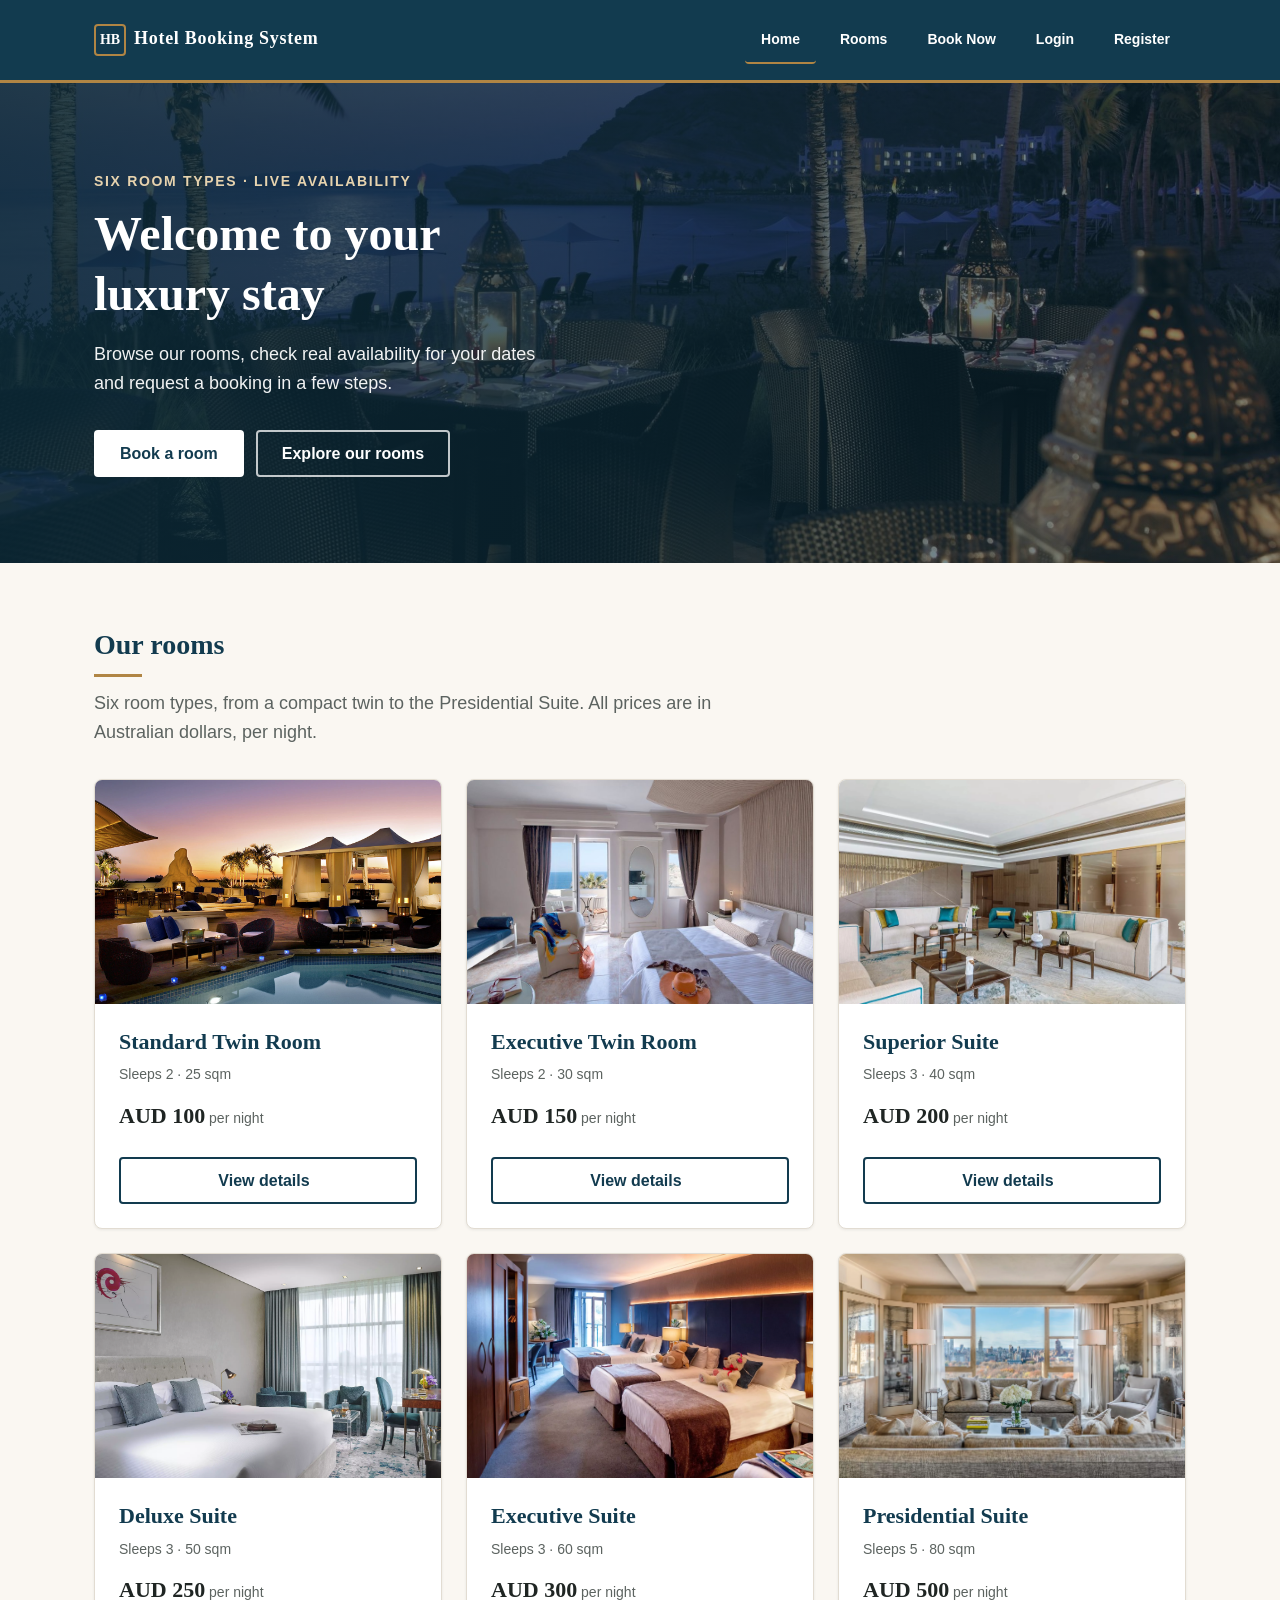
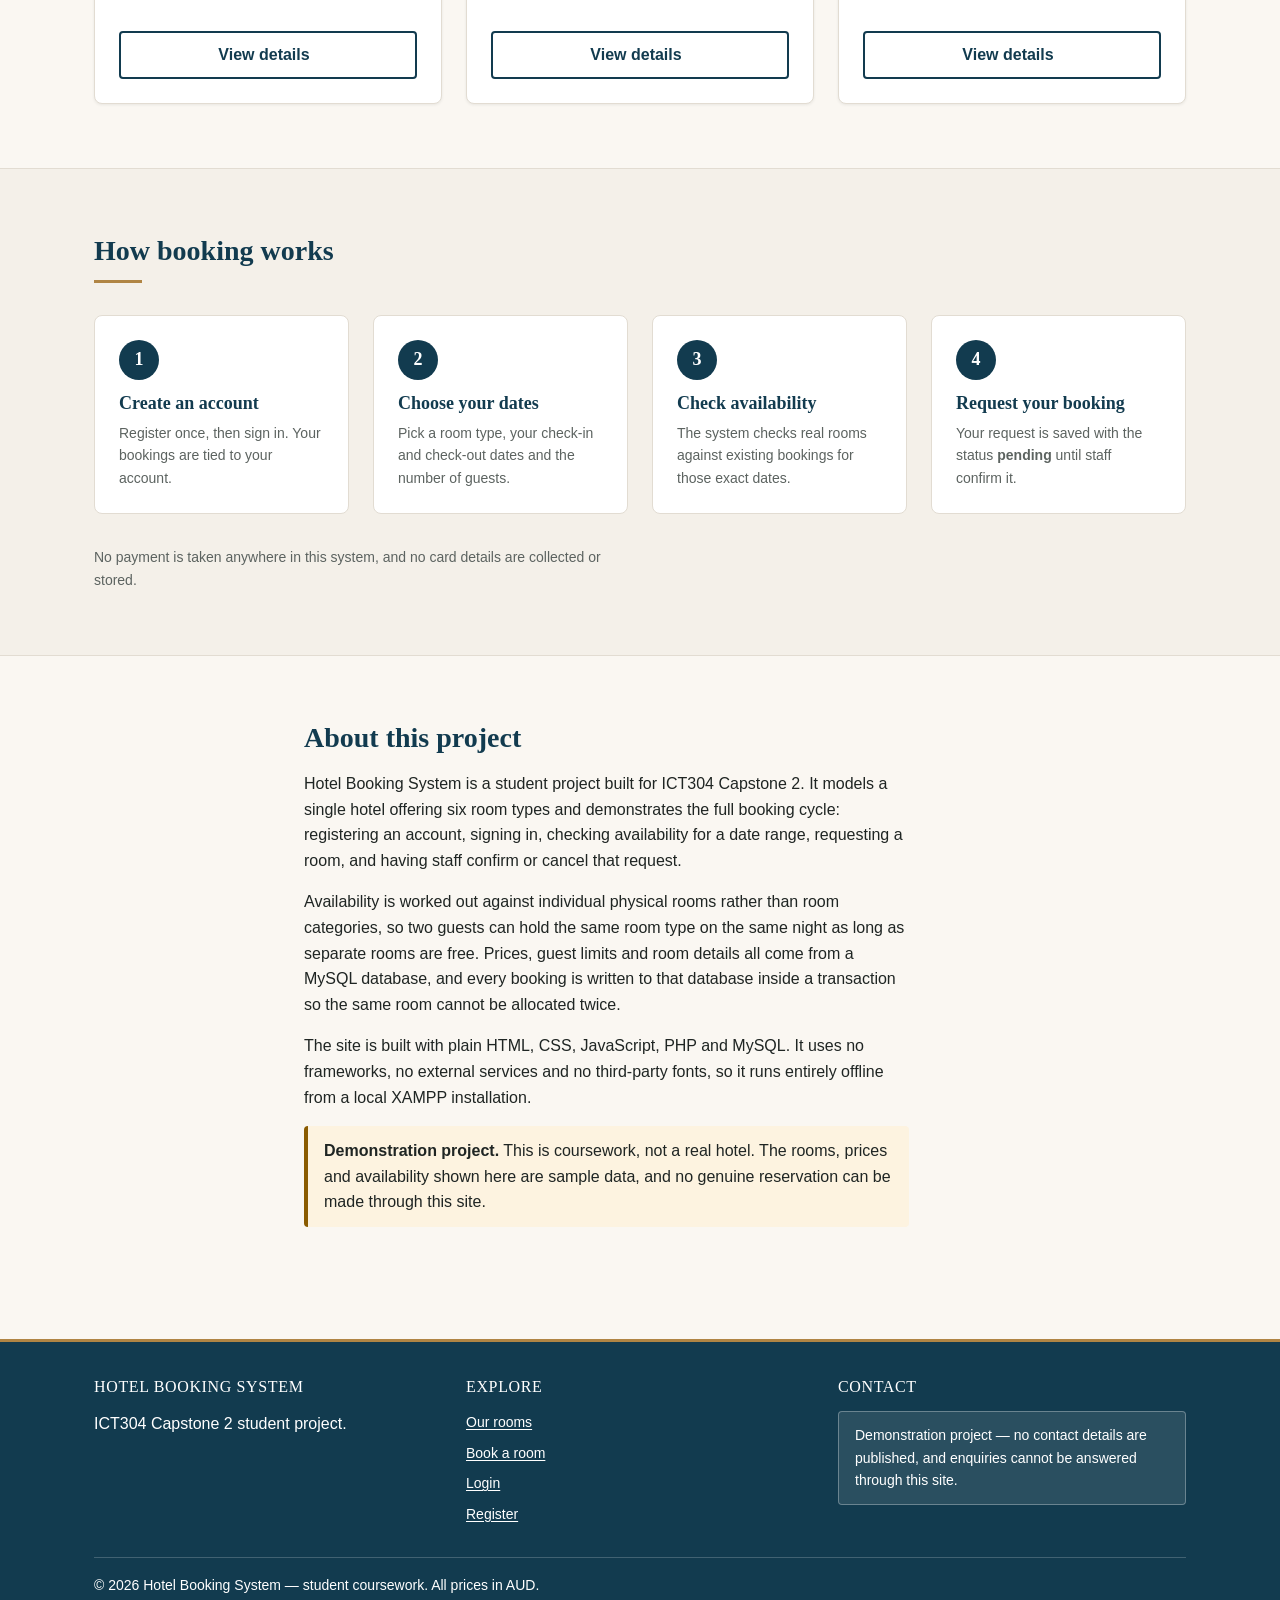
==== commit 85647dd0: "Replace laggy hero video with static image" ====
--- a/index.html
+++ b/index.html
@@ -37,23 +37,12 @@
 
     <!-- ==================================================================
          Hero
-         The poster image and all overlay text sit outside the <video>, so a
-         video that fails to load, or is paused for reduced motion, still
-         leaves a complete and readable hero.
+         A static background image, applied in index.css, with a gradient
+         overlay above it so the white heading and buttons stay readable.
+         Purely decorative, so it is a CSS background rather than an <img>
+         and needs no alternative text.
          ================================================================== -->
     <section class="hero" aria-labelledby="hero-heading">
-
-        <video
-            id="hero-video"
-            class="hero-video"
-            src="video/video.mp4"
-            poster="images/home_banner.jpg"
-            muted
-            loop
-            playsinline
-            preload="metadata"
-            tabindex="-1"
-            aria-hidden="true"></video>
 
         <div class="hero-overlay"></div>
 
@@ -71,15 +60,6 @@
                 <a class="btn btn-on-dark" href="booknow.php">Book a room</a>
                 <a class="btn btn-ghost-on-dark" href="#rooms">Explore our rooms</a>
             </div>
-        </div>
-
-        <!-- Injected by main.js only when the browser can control the video.
-             Without JavaScript the video never autoplays, so no control is
-             needed and none is shown. -->
-        <div class="hero-video-controls" id="hero-video-controls" hidden>
-            <button type="button" class="btn btn-sm btn-ghost-on-dark" id="hero-video-toggle">
-                Pause background video
-            </button>
         </div>
     </section>
 
@@ -317,7 +297,6 @@
     </div>
 </footer>
 
-<script src="main.js"></script>
 </body>
 
 </html>
--- a/index.css
+++ b/index.css
@@ -26,23 +26,17 @@
     max-height: 80vh;
     padding-block: var(--space-8);
     background-color: var(--color-primary-dark);
-    background-image: url('images/home_banner.jpg');
+    /* Static hero image. This replaced a background <video>, which rendered
+       noticeably blurry and played back with visible lag. home_bg.jpg is
+       sharper and far lighter than the 4.7 MB clip it replaced. */
+    background-image: url('images/home_bg.jpg');
     background-size: cover;
     background-position: center;
     color: var(--color-text-inverse);
     overflow: hidden;
 }
 
-.hero-video {
-    position: absolute;
-    inset: 0;
-    z-index: -2;
-    width: 100%;
-    height: 100%;
-    object-fit: cover;
-}
-
-/* Gradient scrim: keeps the headline legible whatever frame is showing. */
+/* Gradient scrim: keeps the headline and buttons legible over the image. */
 .hero-overlay {
     position: absolute;
     inset: 0;
@@ -86,13 +80,6 @@
     display: flex;
     flex-wrap: wrap;
     gap: var(--space-3);
-}
-
-.hero-video-controls {
-    position: absolute;
-    right: var(--space-5);
-    bottom: var(--space-5);
-    z-index: 1;
 }
 
 /* ===========================================================================
@@ -317,13 +304,6 @@
         flex: 1 1 100%;
     }
 
-    /* Keep the video control clear of the call-to-action buttons */
-    .hero-video-controls {
-        position: static;
-        margin-top: var(--space-5);
-        padding-inline: var(--space-4);
-    }
-
     .section {
         padding-block: var(--space-7);
     }
